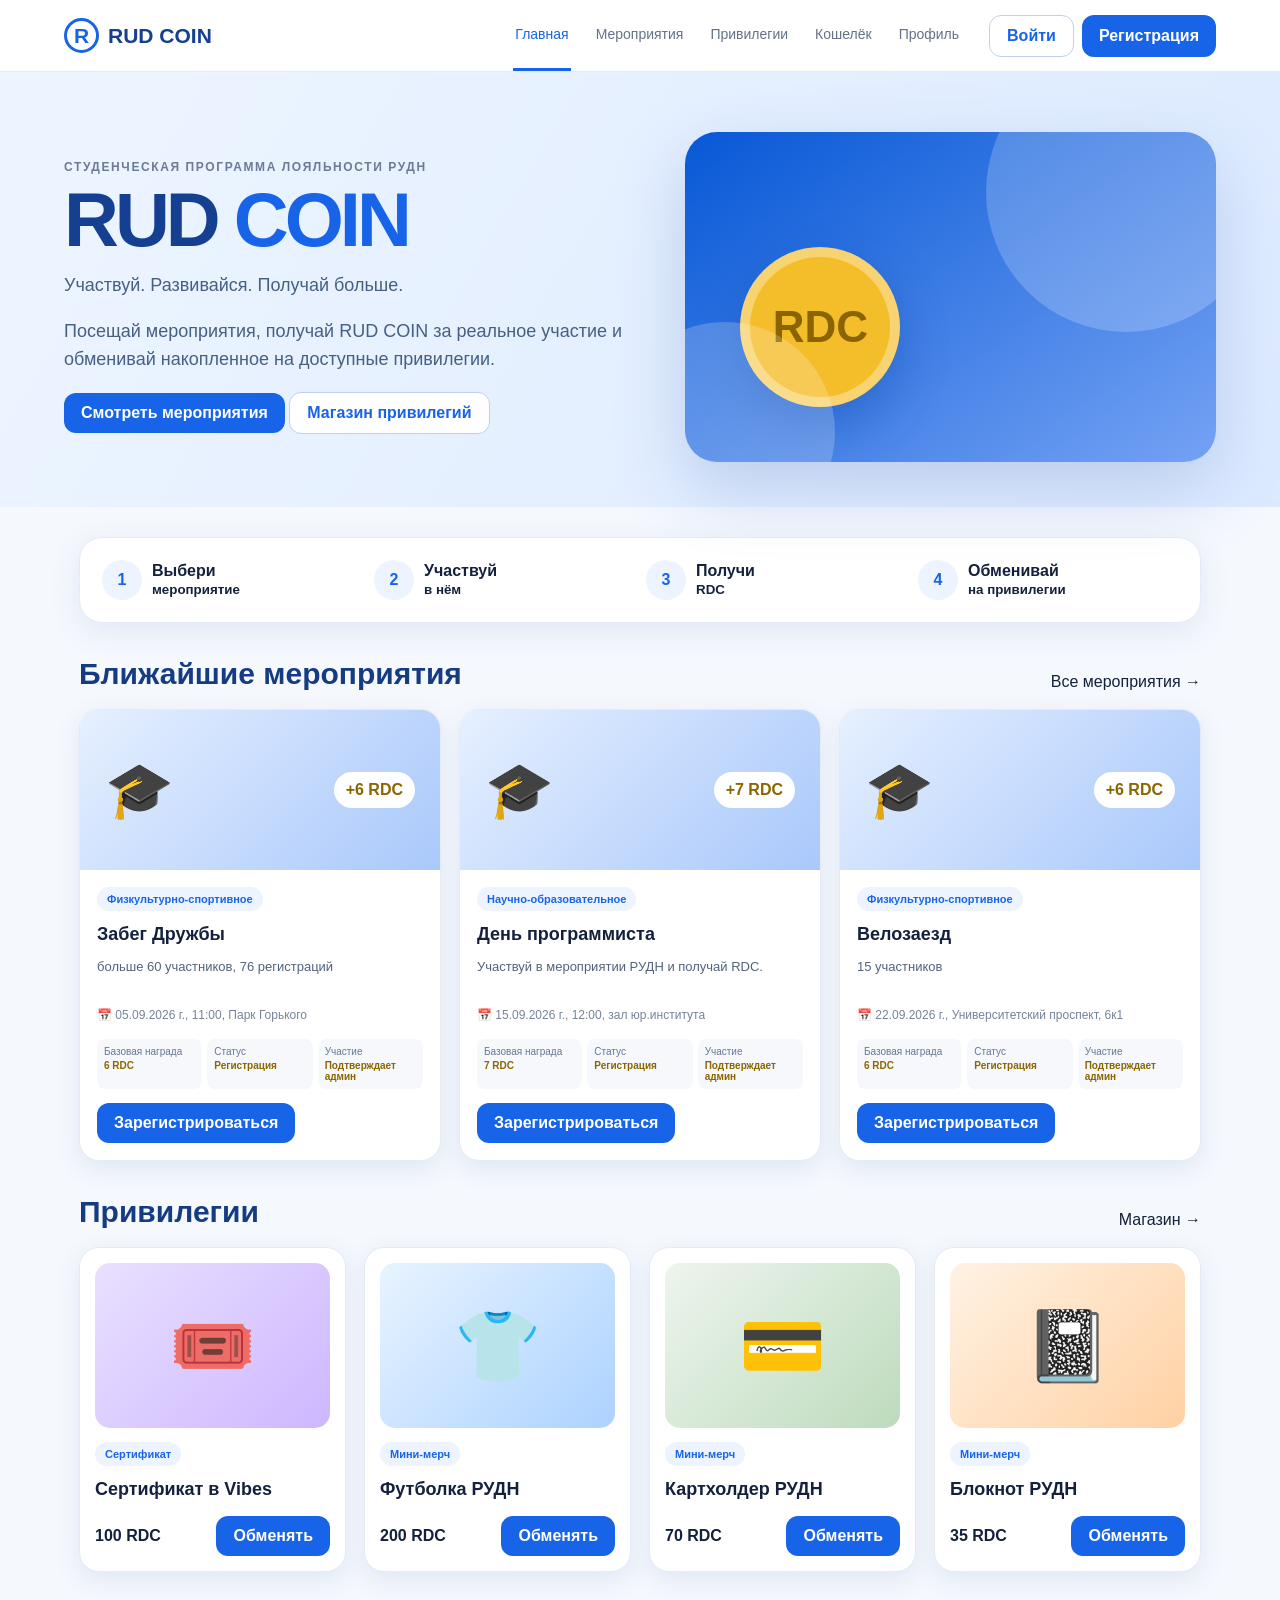
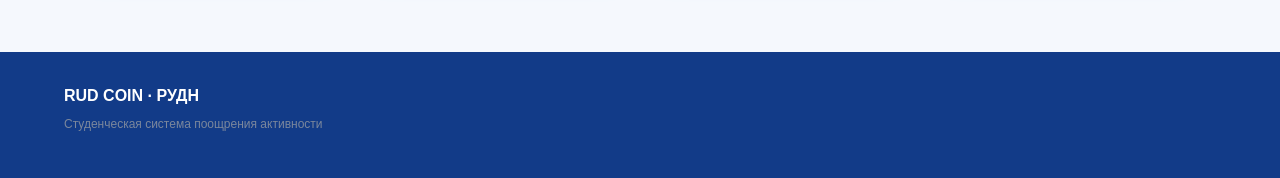
==== index.html @ cebae686 "Update auth assets and cache versions" ====
<!doctype html><html lang="ru"><head><meta charset="utf-8"><meta name="viewport" content="width=device-width,initial-scale=1,viewport-fit=cover"><meta name="theme-color" content="#123b88"><title>RUD COIN — РУДН</title><link rel="stylesheet" href="style.css?v=20261020-3"><link rel="stylesheet" href="mobile-fix.css?v=20261021-2"></head><body>
<header class="top"><div class="brand"><span class="mark">R</span>RUD COIN</div><nav class="nav"><a data-page="home" onclick="show('home')">Главная</a><a data-page="events" onclick="show('events')">Мероприятия</a><a data-page="privileges" onclick="show('privileges')">Привилегии</a><a data-page="wallet" onclick="show('wallet')">Кошелёк</a><a data-page="profile" onclick="show('profile')">Профиль</a></nav><div class="actions"><button class="outline" onclick="show('login')">Войти</button><button onclick="show('register')">Регистрация</button></div></header>
<section id="home" class="page show"><div class="hero"><div><div class="eyebrow">СТУДЕНЧЕСКАЯ ПРОГРАММА ЛОЯЛЬНОСТИ РУДН</div><h1>RUD <span>COIN</span></h1><p>Участвуй. Развивайся. Получай больше.</p><p>Посещай мероприятия, получай RUD COIN за реальное участие и обменивай накопленное на доступные привилегии.</p><button onclick="show('events')">Смотреть мероприятия</button> <button class="outline" onclick="show('privileges')">Магазин привилегий</button></div><div class="hero-art"><div class="coinBig">RDC</div></div></div><div class="wrap"><div class="how"><div class="step"><span class="num">1</span><b>Выбери<br><small>мероприятие</small></b></div><div class="step"><span class="num">2</span><b>Участвуй<br><small>в нём</small></b></div><div class="step"><span class="num">3</span><b>Получи<br><small>RDC</small></b></div><div class="step"><span class="num">4</span><b>Обменивай<br><small>на привилегии</small></b></div></div><div class="section-head"><h2>Ближайшие мероприятия</h2><a onclick="show('events')">Все мероприятия →</a></div><div id="homeEvents" class="cards"></div><div class="section-head"><h2>Привилегии</h2><a onclick="show('privileges')">Магазин →</a></div><div id="homeProducts" class="store"></div></div></section>
<section id="events" class="page"><div class="wrap"><div class="section-head"><div><div class="eyebrow">АКТИВНОСТЬ РУДН</div><h2>Мероприятия</h2><p class="small">Зарегистрируйся, участвуй, а после подтверждения администратора получи RDC.</p></div></div><div id="filters" class="filters"></div><div id="allEvents" class="cards"></div></div></section>
<section id="privileges" class="page"><div class="wrap"><div class="section-head"><div><div class="eyebrow">МАГАЗИН</div><h2>Привилегии</h2><p class="small">Обмен доступен только авторизованным студентам и списывает RDC через защищённую функцию базы.</p></div></div><div id="products" class="store"></div></div></section>
<section id="wallet" class="page"><div class="wrap"><div class="section-head"><h2>Кошелёк</h2></div><div class="wallet"><div class="eyebrow">ТВОЙ БАЛАНС</div><div class="balance" id="balance">0 RDC</div><p>Начисление происходит после подтверждения фактического участия администратором.</p><button onclick="show('events')">Выбрать мероприятие</button></div><div class="section-head"><h2>Мои регистрации</h2></div><div class="admin" id="myRegs"></div><div class="section-head"><h2>История операций</h2></div><div class="admin" id="history"></div></div></section>
<section id="profile" class="page"><div class="wrap"><div class="section-head"><h2>Профиль</h2></div><div id="profileBox"></div></div></section>
<section id="register" class="page"><div class="wrap"><div class="section-head"><div><h2>Регистрация студента</h2><p>Для участия укажите данные профиля и почту РУДН.</p></div></div><form class="form" onsubmit="registerStudent(event)"><div class="grid2"><div class="field"><label>Фамилия *</label><input name="last" autocomplete="family-name" required></div><div class="field"><label>Имя *</label><input name="first" autocomplete="given-name" required></div></div><div class="field"><label>Отчество</label><input name="middle" autocomplete="additional-name"></div><div class="grid2"><div class="field"><label>Группа *</label><input name="group" autocomplete="organization-title" required></div><div class="field"><label>Почта РУДН *</label><input name="email" type="email" inputmode="email" autocomplete="email" autocapitalize="none" spellcheck="false" placeholder="name@rudn.ru" required></div></div><div class="field"><label>Пароль *</label><input name="password" type="password" autocomplete="new-password" minlength="8" required></div><div class="notice">Новая регистрация и вход работают через отдельную сессию RUD COIN и не зависят от Supabase Auth.</div><button type="submit">Создать аккаунт</button></form></div></section>
<section id="login" class="page"><div class="wrap"><div class="section-head"><h2>Вход</h2></div><form class="form" onsubmit="demoLogin(event)"><div class="field"><label>Почта РУДН</label><input id="loginEmail" type="email" inputmode="email" autocomplete="username" autocapitalize="none" spellcheck="false" placeholder="name@rudn.ru" required></div><div class="field"><label>Пароль</label><input id="loginPassword" type="password" autocomplete="current-password" required></div><button type="submit">Войти</button><div class="notice" id="loginFormNotice">Вход выполняется по вашей почте РУДН и паролю.</div></form></div></section>
<footer class="footer"><b>RUD COIN · РУДН</b><p class="small">Студенческая система поощрения активности</p></footer><script src="db-client.js?v=20261021-4"></script><script src="app.js?v=20261021-6"></script><script src="custom-auth.js?v=20261021-4"></script></body></html>
---- style.css ----
:root{--blue:#1764e8;--navy:#123b88;--bg:#f5f8fd;--muted:#687792;--line:#e5ebf4;--gold:#f4bd2a}*{box-sizing:border-box}body{margin:0;font-family:Inter,Arial,sans-serif;background:var(--bg);color:#14213d}button,input{font:inherit}button{cursor:pointer}.top{height:72px;background:#fff;border-bottom:1px solid var(--line);display:flex;align-items:center;padding:0 5vw;gap:28px;position:sticky;top:0;z-index:10}.brand{font-size:21px;font-weight:900;color:#163e91;display:flex;align-items:center;gap:9px}.mark{width:35px;height:35px;border:3px solid var(--blue);border-radius:50%;display:grid;place-items:center;color:var(--blue)}.nav{display:flex;gap:23px;margin-left:auto}.nav a{text-decoration:none;color:#63718a;font-size:14px;cursor:pointer;padding:26px 2px;border-bottom:3px solid transparent}.nav a.active,.nav a:hover{color:var(--blue);border-color:var(--blue)}.actions{display:flex;gap:8px}.btn,button{border:0;border-radius:12px;padding:11px 17px;font-weight:800}.primary,button{background:var(--blue);color:#fff}.outline{background:#fff;color:var(--blue);border:1px solid #bfd0ee}.page{display:none}.page.show{display:block}.hero{padding:60px 5vw 45px;background:linear-gradient(120deg,#edf5ff,#dceaff);display:grid;grid-template-columns:1.05fr .95fr;gap:35px;align-items:center}.hero h1{font-size:76px;line-height:.9;margin:12px 0;color:#153f91;letter-spacing:-4px}.hero h1 span{color:var(--blue)}.eyebrow{font-size:12px;letter-spacing:1.6px;font-weight:800;color:#6c7a94}.hero p{font-size:18px;line-height:1.55;color:#456083;max-width:650px}.hero-art{min-height:330px;border-radius:32px;background:linear-gradient(145deg,#0758d6,#74a2f4);position:relative;overflow:hidden;box-shadow:0 25px 70px #b9ccec}.hero-art:before,.hero-art:after{content:'';position:absolute;border-radius:50%;background:#fff3}.hero-art:before{width:280px;height:280px;right:-50px;top:-80px}.hero-art:after{width:220px;height:220px;left:-70px;bottom:-80px}.coinBig{position:absolute;left:55px;bottom:55px;width:160px;height:160px;border-radius:50%;background:var(--gold);display:grid;place-items:center;font-size:44px;font-weight:900;color:#8a6400;border:10px solid #fff5;box-shadow:0 20px 50px #003d9d55}.wrap{max-width:1250px;margin:auto;padding:30px 5vw}.how{background:#fff;border:1px solid var(--line);border-radius:23px;padding:22px;display:grid;grid-template-columns:repeat(4,1fr);gap:12px;box-shadow:0 8px 30px #dfe7f5}.step{display:flex;gap:10px;align-items:center}.num{width:40px;height:40px;border-radius:50%;background:#edf4ff;color:var(--blue);display:grid;place-items:center;font-weight:900;flex:none}.section-head{display:flex;justify-content:space-between;align-items:end;margin:34px 0 18px}.section-head h2{margin:0;color:#153b82;font-size:30px}.small{font-size:12px;color:#7b879c}.cards{display:grid;grid-template-columns:repeat(3,1fr);gap:18px}.event,.product{background:#fff;border:1px solid var(--line);border-radius:20px;overflow:hidden;box-shadow:0 8px 25px #dfe7f4}.visual{height:160px;background:linear-gradient(135deg,#e6f0ff,#a9c8fb);display:flex;align-items:center;justify-content:space-between;padding:25px;font-size:55px}.visual b{font-size:16px;color:#8b6500;background:#fff;padding:9px 12px;border-radius:999px}.body{padding:17px}.tag{display:inline-block;background:#edf4ff;color:var(--blue);border-radius:20px;padding:6px 10px;font-size:11px;font-weight:800}.event h3,.product h3{font-size:18px;line-height:1.25;margin:12px 0 7px}.event p{color:#53637d;font-size:13px;min-height:34px}.meta{font-size:12px;line-height:1.65;color:#75839a}.earn{display:grid;grid-template-columns:1fr 1fr 1fr;gap:5px;margin:14px 0;font-size:10px;color:#687792}.earn span{background:#f6f8fc;padding:7px;border-radius:8px}.earn b{display:block;color:#8b6500;margin-top:3px}.filters{display:flex;gap:8px;flex-wrap:wrap;margin:15px 0 25px}.filter{background:#fff;color:#51627f;border:1px solid #ccd7ea}.filter.on{background:#eaf2ff;color:var(--blue);border-color:#9eb8ee}.store{display:grid;grid-template-columns:repeat(4,1fr);gap:18px}.product{padding:15px;overflow:hidden}.prodimg{height:165px;border-radius:15px;background:#f3f6fb;display:grid;place-items:center;font-size:70px;margin-bottom:14px}.prodimg.vibes{background:linear-gradient(135deg,#e9e0ff,#cdb7ff)}.prodimg.shirt{background:linear-gradient(135deg,#e8f4ff,#acd2ff)}.prodimg.card{background:linear-gradient(135deg,#eef5ee,#bddbbd)}.prodimg.notebook{background:linear-gradient(135deg,#fff2e4,#ffd1a3)}.pfoot{display:flex;justify-content:space-between;align-items:center;margin-top:15px}.price{font-size:18px;font-weight:900}.wallet,.form,.profileCard,.admin{background:#fff;border:1px solid var(--line);border-radius:24px;padding:28px;box-shadow:0 10px 35px #dfe7f4}.balance{font-size:58px;font-weight:900;color:var(--navy)}.grid2{display:grid;grid-template-columns:1fr 1fr;gap:15px}.field{display:flex;flex-direction:column;gap:7px;margin-bottom:15px}.field label{font-size:13px;font-weight:800;color:#455879}.field input{padding:12px 14px;border:1px solid #cbd6e7;border-radius:12px;outline:none}.notice{padding:12px 15px;border-radius:12px;background:#eef6ff;color:#315b99;font-size:13px;margin:12px 0}.profileCard{display:flex;gap:20px;align-items:center;max-width:700px}.avatar{width:70px;height:70px;border-radius:20px;background:#eaf2ff;color:var(--blue);display:grid;place-items:center;font-size:25px;font-weight:900}.history{padding:15px 0;border-bottom:1px solid var(--line);display:grid;grid-template-columns:1.5fr .7fr 1fr;gap:10px}.history span{font-weight:900;color:#8b6500}.empty{color:#7a879a;padding:20px 0}.footer{margin-top:50px;padding:35px 5vw;background:#123b88;color:#fff}@media(max-width:950px){.hero{grid-template-columns:1fr}.cards{grid-template-columns:1fr 1fr}.store{grid-template-columns:1fr 1fr}.how{grid-template-columns:1fr 1fr}.nav{display:flex;overflow-x:auto;white-space:nowrap;gap:14px;margin-left:0;flex:1;min-width:0}.nav a{padding:24px 2px}.actions{flex:none}}@media(max-width:600px){.hero h1{font-size:52px}.hero{padding:38px 18px}.wrap{padding:24px 18px}.cards,.store,.grid2{grid-template-columns:1fr}.earn{grid-template-columns:1fr 1fr 1fr}.top{height:auto;min-height:72px;padding:8px 12px;gap:10px;flex-wrap:wrap;align-items:center}.brand{font-size:18px;flex:none}.mark{width:31px;height:31px}.nav{order:3;flex-basis:100%;width:100%;padding:0 0 4px;gap:18px;scrollbar-width:none}.nav::-webkit-scrollbar{display:none}.nav a{font-size:13px;padding:8px 1px 10px}.actions{margin-left:auto}.actions button{padding:9px 11px;font-size:12px}.balance{font-size:44px}.form,.wallet,.profileCard,.admin{padding:20px}.profileCard{align-items:flex-start}.history{grid-template-columns:1fr}.section-head h2{font-size:25px}}
---- mobile-fix.css ----
/* Mobile auth/layout improvements; existing desktop design is unchanged. */
.linkButton{background:transparent!important;border:0!important;color:#123b88!important;padding:8px 0!important;font-weight:700;cursor:pointer;text-decoration:underline}
button:disabled{opacity:.65;cursor:wait}
@media (max-width:700px){
  .top{position:sticky;top:0;z-index:20;flex-wrap:wrap;gap:10px}
  .brand{font-size:18px}
  .nav{order:3;width:100%;overflow-x:auto;display:flex;gap:14px;padding-bottom:4px;-webkit-overflow-scrolling:touch}
  .nav a{white-space:nowrap}
  .actions{margin-left:auto;display:flex;gap:7px}
  .actions button{padding:9px 12px;font-size:13px}
  .wrap{padding-left:16px;padding-right:16px}
  .hero{padding:34px 16px 24px!important;display:block!important}
  .hero-art{display:none!important}
  .grid2{grid-template-columns:1fr!important}
  .form{width:100%;max-width:none}
  .field input,.field select,.field textarea{font-size:16px;min-height:46px}
  .form button[type=submit],.event button,.product button{min-height:46px}
  .wallet{padding:22px!important}
  .balance{font-size:38px!important}
}
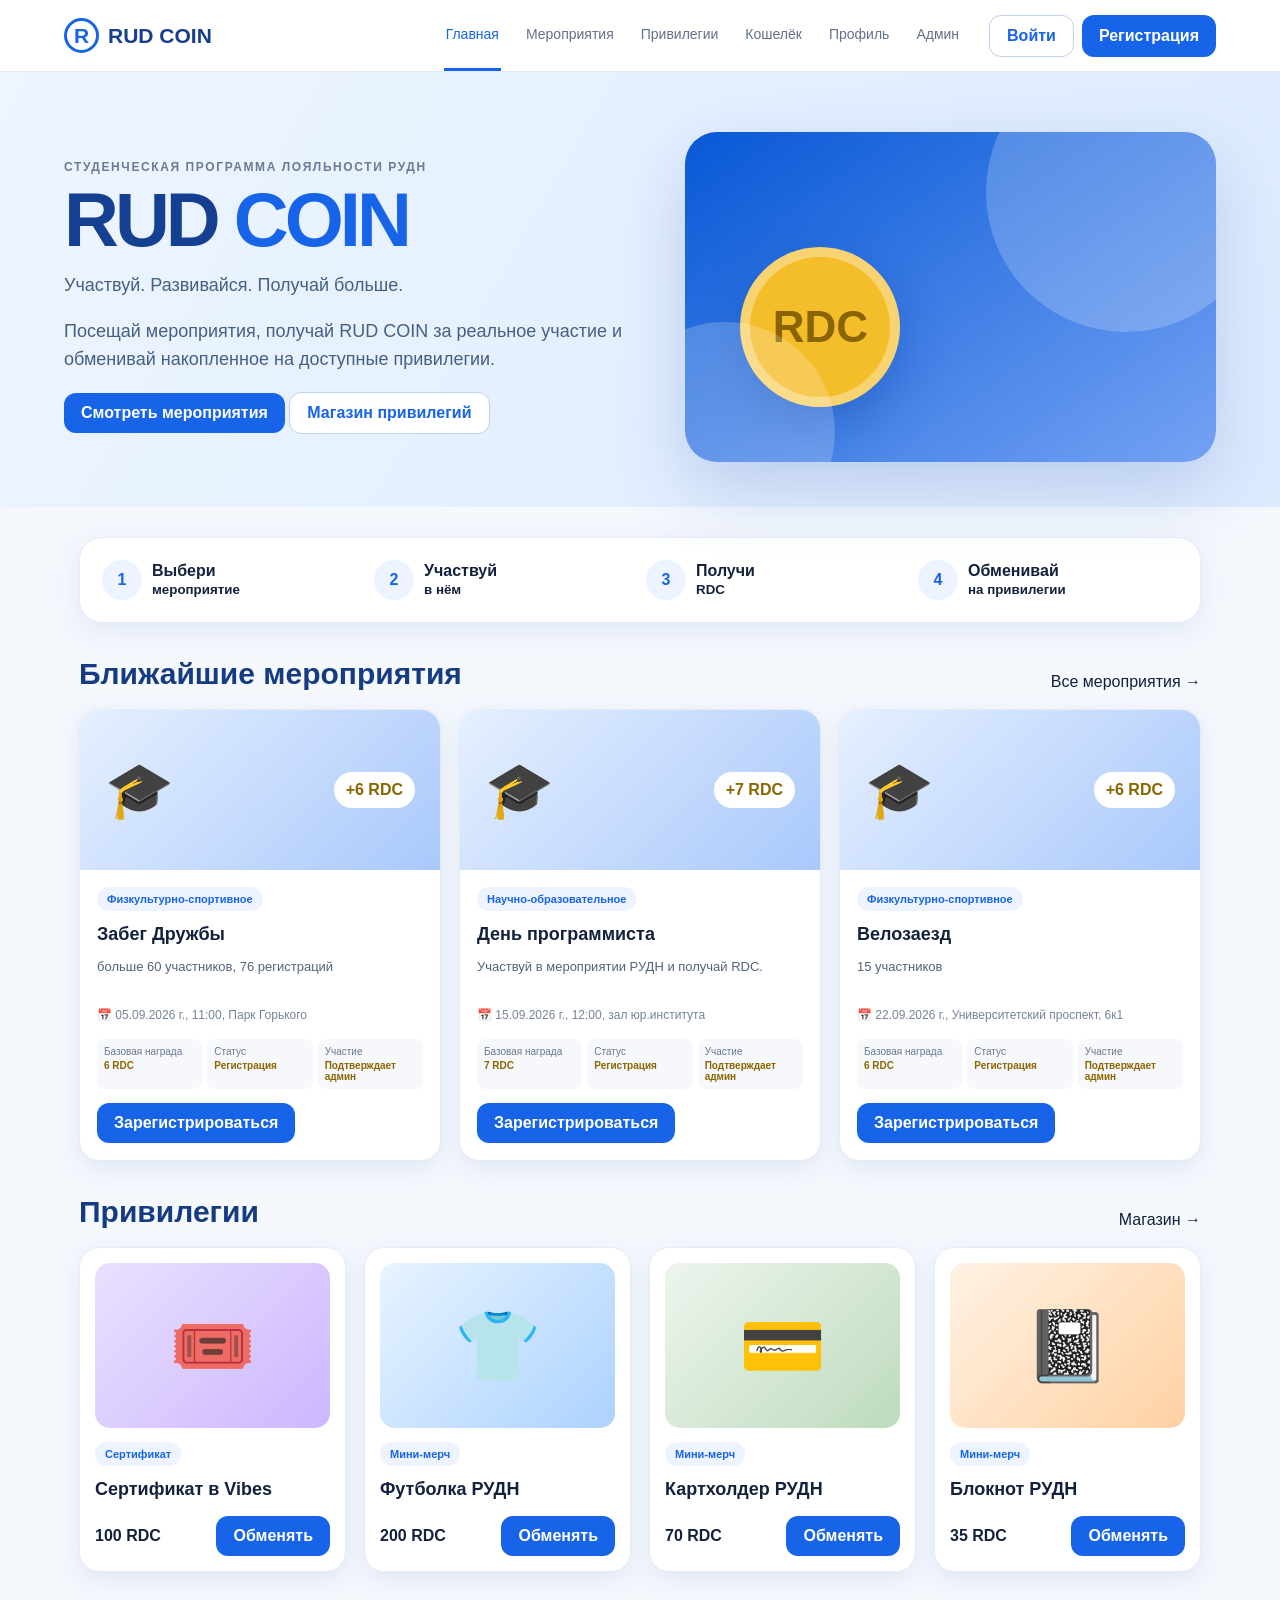
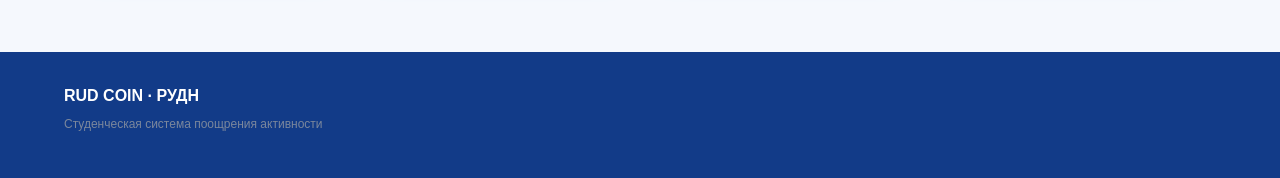
==== commit 3e9fb27a: "Restore admin navigation and panel" ====
--- a/index.html
+++ b/index.html
@@ -1,10 +1,11 @@
-<!doctype html><html lang="ru"><head><meta charset="utf-8"><meta name="viewport" content="width=device-width,initial-scale=1,viewport-fit=cover"><meta name="theme-color" content="#123b88"><title>RUD COIN — РУДН</title><link rel="stylesheet" href="style.css?v=20261020-3"><link rel="stylesheet" href="mobile-fix.css?v=20261021-2"></head><body>
-<header class="top"><div class="brand"><span class="mark">R</span>RUD COIN</div><nav class="nav"><a data-page="home" onclick="show('home')">Главная</a><a data-page="events" onclick="show('events')">Мероприятия</a><a data-page="privileges" onclick="show('privileges')">Привилегии</a><a data-page="wallet" onclick="show('wallet')">Кошелёк</a><a data-page="profile" onclick="show('profile')">Профиль</a></nav><div class="actions"><button class="outline" onclick="show('login')">Войти</button><button onclick="show('register')">Регистрация</button></div></header>
+<!doctype html><html lang="ru"><head><meta charset="utf-8"><meta name="viewport" content="width=device-width,initial-scale=1,viewport-fit=cover"><meta name="theme-color" content="#123b88"><meta http-equiv="Cache-Control" content="no-cache, no-store, must-revalidate"><meta http-equiv="Pragma" content="no-cache"><meta http-equiv="Expires" content="0"><title>RUD COIN — РУДН</title><link rel="stylesheet" href="style.css?v=20261021-17"><link rel="stylesheet" href="mobile-fix.css?v=20261021-17"></head><body>
+<header class="top"><div class="brand"><span class="mark">R</span>RUD COIN</div><nav class="nav"><a data-page="home" onclick="show('home')">Главная</a><a data-page="events" onclick="show('events')">Мероприятия</a><a data-page="privileges" onclick="show('privileges')">Привилегии</a><a data-page="wallet" onclick="show('wallet')">Кошелёк</a><a data-page="profile" onclick="show('profile')">Профиль</a><a id="adminNav" data-page="admin" class="hidden" onclick="show('admin')">Админ</a></nav><div class="actions"><button class="outline" onclick="show('login')">Войти</button><button onclick="show('register')">Регистрация</button></div></header>
 <section id="home" class="page show"><div class="hero"><div><div class="eyebrow">СТУДЕНЧЕСКАЯ ПРОГРАММА ЛОЯЛЬНОСТИ РУДН</div><h1>RUD <span>COIN</span></h1><p>Участвуй. Развивайся. Получай больше.</p><p>Посещай мероприятия, получай RUD COIN за реальное участие и обменивай накопленное на доступные привилегии.</p><button onclick="show('events')">Смотреть мероприятия</button> <button class="outline" onclick="show('privileges')">Магазин привилегий</button></div><div class="hero-art"><div class="coinBig">RDC</div></div></div><div class="wrap"><div class="how"><div class="step"><span class="num">1</span><b>Выбери<br><small>мероприятие</small></b></div><div class="step"><span class="num">2</span><b>Участвуй<br><small>в нём</small></b></div><div class="step"><span class="num">3</span><b>Получи<br><small>RDC</small></b></div><div class="step"><span class="num">4</span><b>Обменивай<br><small>на привилегии</small></b></div></div><div class="section-head"><h2>Ближайшие мероприятия</h2><a onclick="show('events')">Все мероприятия →</a></div><div id="homeEvents" class="cards"></div><div class="section-head"><h2>Привилегии</h2><a onclick="show('privileges')">Магазин →</a></div><div id="homeProducts" class="store"></div></div></section>
 <section id="events" class="page"><div class="wrap"><div class="section-head"><div><div class="eyebrow">АКТИВНОСТЬ РУДН</div><h2>Мероприятия</h2><p class="small">Зарегистрируйся, участвуй, а после подтверждения администратора получи RDC.</p></div></div><div id="filters" class="filters"></div><div id="allEvents" class="cards"></div></div></section>
 <section id="privileges" class="page"><div class="wrap"><div class="section-head"><div><div class="eyebrow">МАГАЗИН</div><h2>Привилегии</h2><p class="small">Обмен доступен только авторизованным студентам и списывает RDC через защищённую функцию базы.</p></div></div><div id="products" class="store"></div></div></section>
 <section id="wallet" class="page"><div class="wrap"><div class="section-head"><h2>Кошелёк</h2></div><div class="wallet"><div class="eyebrow">ТВОЙ БАЛАНС</div><div class="balance" id="balance">0 RDC</div><p>Начисление происходит после подтверждения фактического участия администратором.</p><button onclick="show('events')">Выбрать мероприятие</button></div><div class="section-head"><h2>Мои регистрации</h2></div><div class="admin" id="myRegs"></div><div class="section-head"><h2>История операций</h2></div><div class="admin" id="history"></div></div></section>
 <section id="profile" class="page"><div class="wrap"><div class="section-head"><h2>Профиль</h2></div><div id="profileBox"></div></div></section>
-<section id="register" class="page"><div class="wrap"><div class="section-head"><div><h2>Регистрация студента</h2><p>Для участия укажите данные профиля и почту РУДН.</p></div></div><form class="form" onsubmit="registerStudent(event)"><div class="grid2"><div class="field"><label>Фамилия *</label><input name="last" autocomplete="family-name" required></div><div class="field"><label>Имя *</label><input name="first" autocomplete="given-name" required></div></div><div class="field"><label>Отчество</label><input name="middle" autocomplete="additional-name"></div><div class="grid2"><div class="field"><label>Группа *</label><input name="group" autocomplete="organization-title" required></div><div class="field"><label>Почта РУДН *</label><input name="email" type="email" inputmode="email" autocomplete="email" autocapitalize="none" spellcheck="false" placeholder="name@rudn.ru" required></div></div><div class="field"><label>Пароль *</label><input name="password" type="password" autocomplete="new-password" minlength="8" required></div><div class="notice">Новая регистрация и вход работают через отдельную сессию RUD COIN и не зависят от Supabase Auth.</div><button type="submit">Создать аккаунт</button></form></div></section>
+<section id="register" class="page"><div class="wrap"><div class="section-head"><div><h2>Регистрация студента</h2><p>Для участия укажите данные профиля и почту РУДН.</p></div></div><form class="form" onsubmit="registerStudent(event)"><div class="grid2"><div class="field"><label>Фамилия *</label><input name="last" autocomplete="family-name" required></div><div class="field"><label>Имя *</label><input name="first" autocomplete="given-name" required></div></div><div class="field"><label>Отчество</label><input name="middle" autocomplete="additional-name"></div><div class="grid2"><div class="field"><label>Группа *</label><input name="group" autocomplete="organization-title" required></div><div class="field"><label>Почта РУДН *</label><input name="email" type="email" inputmode="email" autocomplete="email" autocapitalize="none" spellcheck="false" placeholder="name@rudn.ru" required></div></div><div class="field"><label>Пароль *</label><input name="password" type="password" autocomplete="new-password" minlength="8" required></div><div class="notice">Регистрация выполняется напрямую через серверную функцию RUD COIN.</div><button type="submit">Создать аккаунт</button></form></div></section>
 <section id="login" class="page"><div class="wrap"><div class="section-head"><h2>Вход</h2></div><form class="form" onsubmit="demoLogin(event)"><div class="field"><label>Почта РУДН</label><input id="loginEmail" type="email" inputmode="email" autocomplete="username" autocapitalize="none" spellcheck="false" placeholder="name@rudn.ru" required></div><div class="field"><label>Пароль</label><input id="loginPassword" type="password" autocomplete="current-password" required></div><button type="submit">Войти</button><div class="notice" id="loginFormNotice">Вход выполняется по вашей почте РУДН и паролю.</div></form></div></section>
-<footer class="footer"><b>RUD COIN · РУДН</b><p class="small">Студенческая система поощрения активности</p></footer><script src="db-client.js?v=20261021-4"></script><script src="app.js?v=20261021-6"></script><script src="custom-auth.js?v=20261021-4"></script></body></html>+<section id="admin" class="page"><div class="wrap"><div class="section-head"><div><div class="eyebrow">ПАНЕЛЬ УПРАВЛЕНИЯ</div><h2>Администрирование RUD Coins</h2><p class="small">Только аккаунты с ролью admin видят этот раздел.</p></div><button class="outline" onclick="logout()">Выйти</button></div><div id="adminStats" class="how"></div><div class="section-head"><h2>Студенты и пользователи</h2></div><div id="adminUsers" class="admin"></div><div class="section-head"><h2>Добавить мероприятие</h2></div><form class="form" onsubmit="createEvent(event)"><div class="grid2"><div class="field"><label>Название *</label><input name="title" required></div><div class="field"><label>Дата *</label><input name="date" type="date" required></div></div><div class="grid2"><div class="field"><label>Категория *</label><select name="category" required><option value="Научная">Научная</option><option value="Творческая">Творческая</option><option value="Спортивная">Спортивная</option><option value="Волонтёрство">Волонтёрство</option><option value="Образовательная">Образовательная</option><option value="Общественная">Общественная</option></select></div><div class="field"><label>Уровень *</label><select name="level"><option>Внутривузовский</option><option>Межвузовский</option><option>Региональный</option><option>Всероссийский</option><option>Международный</option></select></div></div><div class="grid2"><div class="field"><label>База RDC (1–20) *</label><input name="coins" type="number" min="1" max="20" required></div><div class="field"><label>Место</label><input name="location"></div></div><div class="field"><label>Описание</label><input name="description"></div><button type="submit">Добавить мероприятие</button></form><div class="section-head"><h2>Регистрации на мероприятия</h2></div><div id="adminRegs" class="admin"></div></div></section>
+<footer class="footer"><b>RUD COIN · РУДН</b><p class="small">Студенческая система поощрения активности</p></footer><script src="db-client.js?v=20261021-19"></script><script src="app.js?v=20261021-19"></script><script src="admin.js?v=20261021-19"></script></body></html>
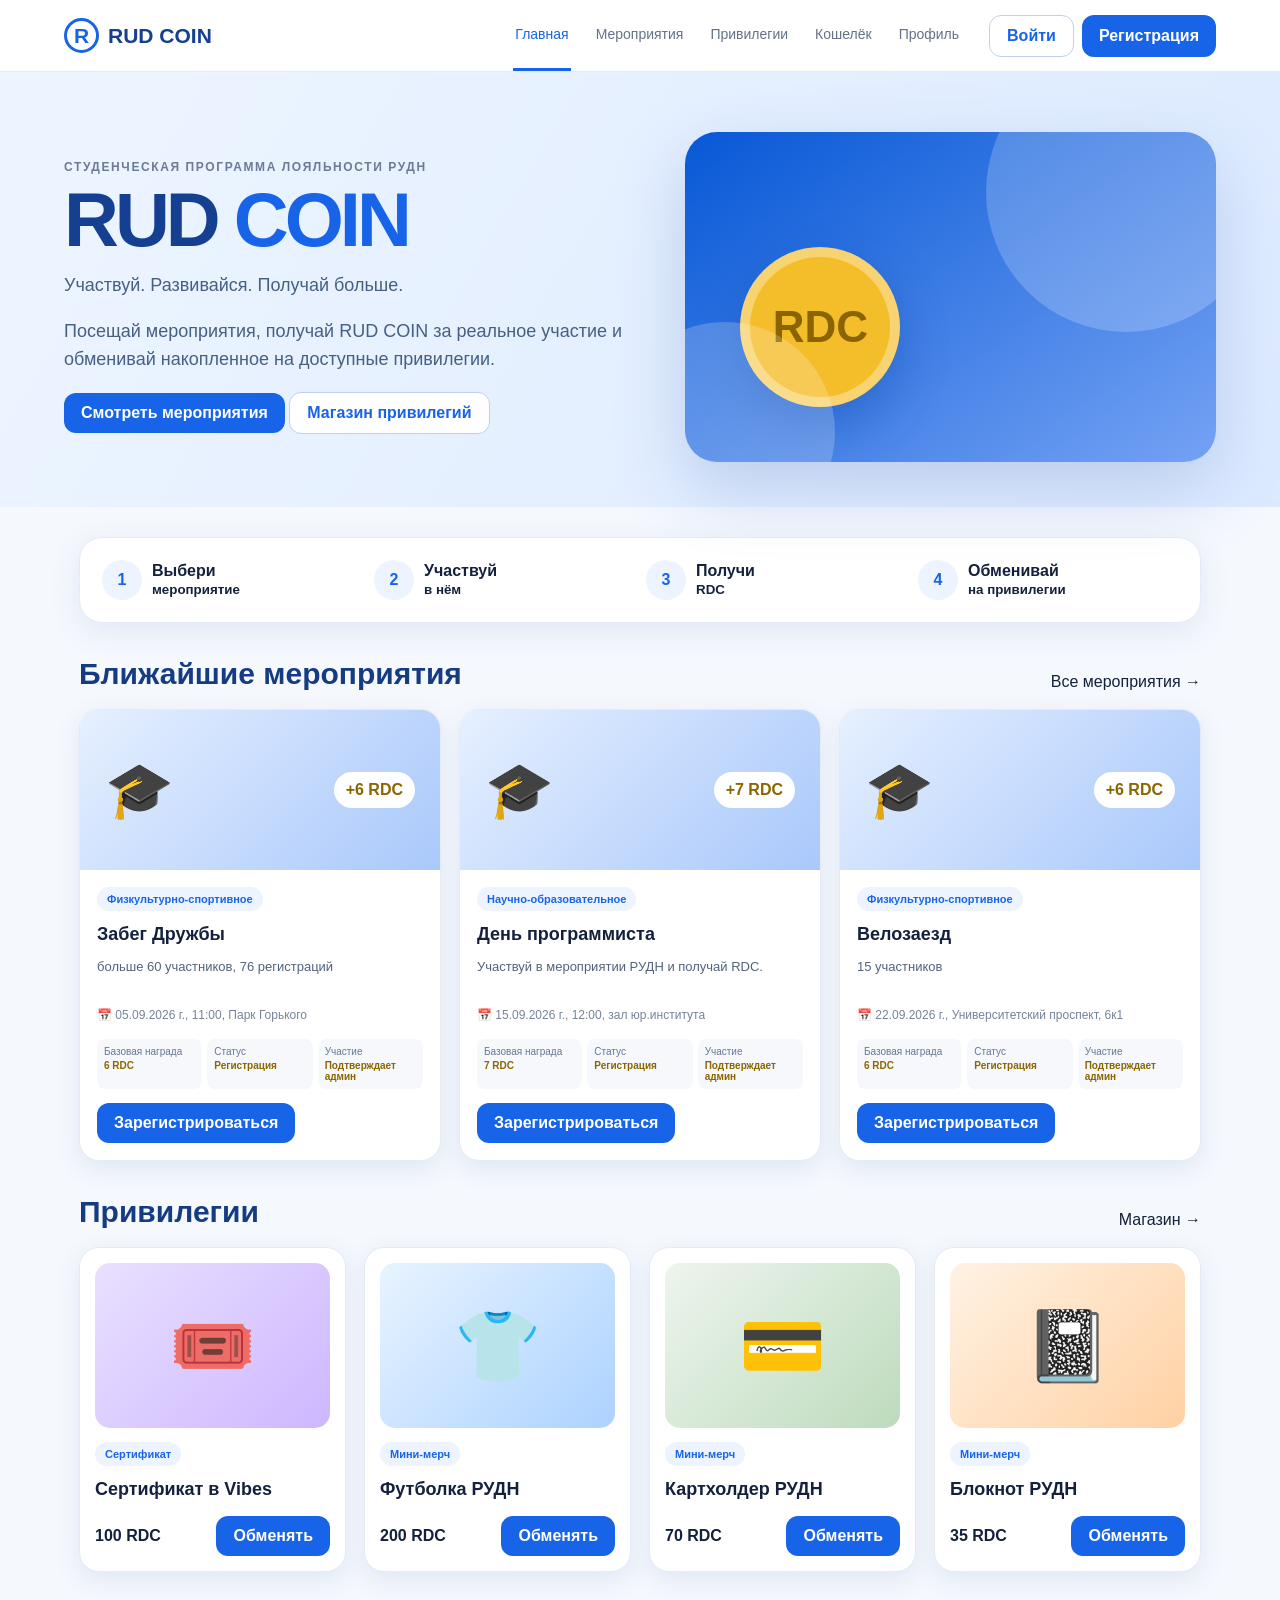
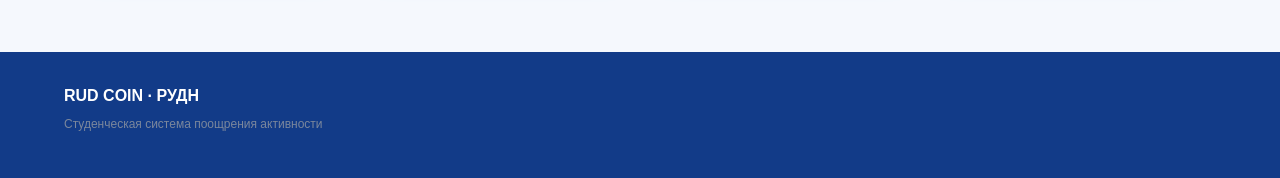
==== commit e674c5ae: "Refresh admin panel assets after restoring admin access" ====
--- a/index.html
+++ b/index.html
@@ -1,5 +1,5 @@
 <!doctype html><html lang="ru"><head><meta charset="utf-8"><meta name="viewport" content="width=device-width,initial-scale=1,viewport-fit=cover"><meta name="theme-color" content="#123b88"><meta http-equiv="Cache-Control" content="no-cache, no-store, must-revalidate"><meta http-equiv="Pragma" content="no-cache"><meta http-equiv="Expires" content="0"><title>RUD COIN — РУДН</title><link rel="stylesheet" href="style.css?v=20261021-17"><link rel="stylesheet" href="mobile-fix.css?v=20261021-17"></head><body>
-<header class="top"><div class="brand"><span class="mark">R</span>RUD COIN</div><nav class="nav"><a data-page="home" onclick="show('home')">Главная</a><a data-page="events" onclick="show('events')">Мероприятия</a><a data-page="privileges" onclick="show('privileges')">Привилегии</a><a data-page="wallet" onclick="show('wallet')">Кошелёк</a><a data-page="profile" onclick="show('profile')">Профиль</a><a id="adminNav" data-page="admin" class="hidden" onclick="show('admin')">Админ</a></nav><div class="actions"><button class="outline" onclick="show('login')">Войти</button><button onclick="show('register')">Регистрация</button></div></header>
+<header class="top"><div class="brand"><span class="mark">R</span>RUD COIN</div><nav class="nav"><a data-page="home" onclick="show('home')">Главная</a><a data-page="events" onclick="show('events')">Мероприятия</a><a data-page="privileges" onclick="show('privileges')">Привилегии</a><a data-page="wallet" onclick="show('wallet')">Кошелёк</a><a data-page="profile" onclick="show('profile')">Профиль</a><a id="adminNav" data-page="admin" style="display:none" onclick="show('admin')">Админ</a></nav><div class="actions"><button class="outline" onclick="show('login')">Войти</button><button onclick="show('register')">Регистрация</button></div></header>
 <section id="home" class="page show"><div class="hero"><div><div class="eyebrow">СТУДЕНЧЕСКАЯ ПРОГРАММА ЛОЯЛЬНОСТИ РУДН</div><h1>RUD <span>COIN</span></h1><p>Участвуй. Развивайся. Получай больше.</p><p>Посещай мероприятия, получай RUD COIN за реальное участие и обменивай накопленное на доступные привилегии.</p><button onclick="show('events')">Смотреть мероприятия</button> <button class="outline" onclick="show('privileges')">Магазин привилегий</button></div><div class="hero-art"><div class="coinBig">RDC</div></div></div><div class="wrap"><div class="how"><div class="step"><span class="num">1</span><b>Выбери<br><small>мероприятие</small></b></div><div class="step"><span class="num">2</span><b>Участвуй<br><small>в нём</small></b></div><div class="step"><span class="num">3</span><b>Получи<br><small>RDC</small></b></div><div class="step"><span class="num">4</span><b>Обменивай<br><small>на привилегии</small></b></div></div><div class="section-head"><h2>Ближайшие мероприятия</h2><a onclick="show('events')">Все мероприятия →</a></div><div id="homeEvents" class="cards"></div><div class="section-head"><h2>Привилегии</h2><a onclick="show('privileges')">Магазин →</a></div><div id="homeProducts" class="store"></div></div></section>
 <section id="events" class="page"><div class="wrap"><div class="section-head"><div><div class="eyebrow">АКТИВНОСТЬ РУДН</div><h2>Мероприятия</h2><p class="small">Зарегистрируйся, участвуй, а после подтверждения администратора получи RDC.</p></div></div><div id="filters" class="filters"></div><div id="allEvents" class="cards"></div></div></section>
 <section id="privileges" class="page"><div class="wrap"><div class="section-head"><div><div class="eyebrow">МАГАЗИН</div><h2>Привилегии</h2><p class="small">Обмен доступен только авторизованным студентам и списывает RDC через защищённую функцию базы.</p></div></div><div id="products" class="store"></div></div></section>
@@ -8,4 +8,4 @@
 <section id="register" class="page"><div class="wrap"><div class="section-head"><div><h2>Регистрация студента</h2><p>Для участия укажите данные профиля и почту РУДН.</p></div></div><form class="form" onsubmit="registerStudent(event)"><div class="grid2"><div class="field"><label>Фамилия *</label><input name="last" autocomplete="family-name" required></div><div class="field"><label>Имя *</label><input name="first" autocomplete="given-name" required></div></div><div class="field"><label>Отчество</label><input name="middle" autocomplete="additional-name"></div><div class="grid2"><div class="field"><label>Группа *</label><input name="group" autocomplete="organization-title" required></div><div class="field"><label>Почта РУДН *</label><input name="email" type="email" inputmode="email" autocomplete="email" autocapitalize="none" spellcheck="false" placeholder="name@rudn.ru" required></div></div><div class="field"><label>Пароль *</label><input name="password" type="password" autocomplete="new-password" minlength="8" required></div><div class="notice">Регистрация выполняется напрямую через серверную функцию RUD COIN.</div><button type="submit">Создать аккаунт</button></form></div></section>
 <section id="login" class="page"><div class="wrap"><div class="section-head"><h2>Вход</h2></div><form class="form" onsubmit="demoLogin(event)"><div class="field"><label>Почта РУДН</label><input id="loginEmail" type="email" inputmode="email" autocomplete="username" autocapitalize="none" spellcheck="false" placeholder="name@rudn.ru" required></div><div class="field"><label>Пароль</label><input id="loginPassword" type="password" autocomplete="current-password" required></div><button type="submit">Войти</button><div class="notice" id="loginFormNotice">Вход выполняется по вашей почте РУДН и паролю.</div></form></div></section>
 <section id="admin" class="page"><div class="wrap"><div class="section-head"><div><div class="eyebrow">ПАНЕЛЬ УПРАВЛЕНИЯ</div><h2>Администрирование RUD Coins</h2><p class="small">Только аккаунты с ролью admin видят этот раздел.</p></div><button class="outline" onclick="logout()">Выйти</button></div><div id="adminStats" class="how"></div><div class="section-head"><h2>Студенты и пользователи</h2></div><div id="adminUsers" class="admin"></div><div class="section-head"><h2>Добавить мероприятие</h2></div><form class="form" onsubmit="createEvent(event)"><div class="grid2"><div class="field"><label>Название *</label><input name="title" required></div><div class="field"><label>Дата *</label><input name="date" type="date" required></div></div><div class="grid2"><div class="field"><label>Категория *</label><select name="category" required><option value="Научная">Научная</option><option value="Творческая">Творческая</option><option value="Спортивная">Спортивная</option><option value="Волонтёрство">Волонтёрство</option><option value="Образовательная">Образовательная</option><option value="Общественная">Общественная</option></select></div><div class="field"><label>Уровень *</label><select name="level"><option>Внутривузовский</option><option>Межвузовский</option><option>Региональный</option><option>Всероссийский</option><option>Международный</option></select></div></div><div class="grid2"><div class="field"><label>База RDC (1–20) *</label><input name="coins" type="number" min="1" max="20" required></div><div class="field"><label>Место</label><input name="location"></div></div><div class="field"><label>Описание</label><input name="description"></div><button type="submit">Добавить мероприятие</button></form><div class="section-head"><h2>Регистрации на мероприятия</h2></div><div id="adminRegs" class="admin"></div></div></section>
-<footer class="footer"><b>RUD COIN · РУДН</b><p class="small">Студенческая система поощрения активности</p></footer><script src="db-client.js?v=20261021-19"></script><script src="app.js?v=20261021-19"></script><script src="admin.js?v=20261021-19"></script></body></html>+<footer class="footer"><b>RUD COIN · РУДН</b><p class="small">Студенческая система поощрения активности</p></footer><script src="db-client.js?v=20261021-20"></script><script src="app.js?v=20261021-20"></script><script src="admin.js?v=20261021-20"></script></body></html>
